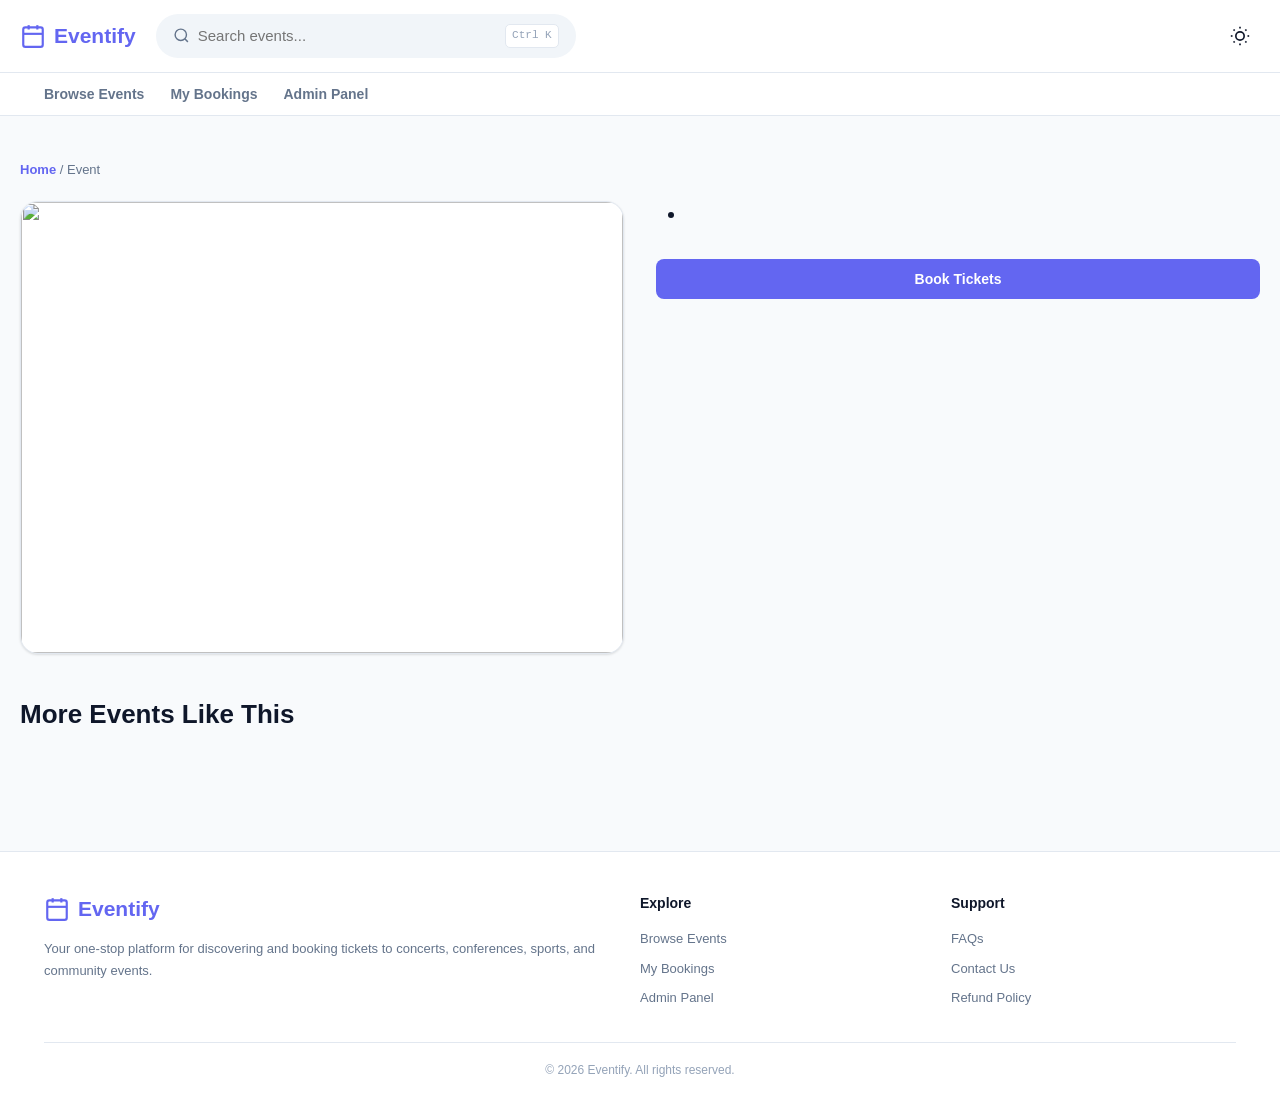
==== event-details.html @ 7175bebd "Create event-details.html" ====
<!DOCTYPE html>
<html lang="en">
<head>
<meta charset="UTF-8">
<meta name="viewport" content="width=device-width, initial-scale=1.0, maximum-scale=1.0, user-scalable=no">
<title>Event Details | Eventify</title>
<link rel="stylesheet" href="css/style.css">
</head>
<body>

<!-- ===== NAVBAR ===== -->
<header class="navbar">
  <div class="container nav-top">
    <a href="index.html" class="logo">
      <svg viewBox="0 0 24 24" fill="none" stroke="currentColor" stroke-width="2"><rect x="3" y="4" width="18" height="18" rx="2"/><line x1="16" y1="2" x2="16" y2="6"/><line x1="8" y1="2" x2="8" y2="6"/><line x1="3" y1="10" x2="21" y2="10"/></svg>
      Eventify
    </a>
    <div class="nav-search">
      <svg viewBox="0 0 24 24" fill="none" stroke="currentColor" stroke-width="2"><circle cx="11" cy="11" r="8"/><line x1="21" y1="21" x2="16.65" y2="16.65"/></svg>
      <input type="text" placeholder="Search events..." disabled>
      <kbd>Ctrl K</kbd>
    </div>
    <div class="nav-icons">
      <button class="theme-toggle" aria-label="Toggle dark mode">
        <svg class="icon-sun" viewBox="0 0 24 24" fill="none" stroke="currentColor" stroke-width="2"><circle cx="12" cy="12" r="5"/><line x1="12" y1="1" x2="12" y2="3"/><line x1="12" y1="21" x2="12" y2="23"/><line x1="4.22" y1="4.22" x2="5.64" y2="5.64"/><line x1="18.36" y1="18.36" x2="19.78" y2="19.78"/><line x1="1" y1="12" x2="3" y2="12"/><line x1="21" y1="12" x2="23" y2="12"/><line x1="4.22" y1="19.78" x2="5.64" y2="18.36"/><line x1="18.36" y1="5.64" x2="19.78" y2="4.22"/></svg>
        <svg class="icon-moon" viewBox="0 0 24 24" fill="none" stroke="currentColor" stroke-width="2"><path d="M21 12.79A9 9 0 1 1 11.21 3 7 7 0 0 0 21 12.79z"/></svg>
      </button>
      <button id="navMenuToggle" class="nav-menu-toggle" aria-label="Menu">
        <svg viewBox="0 0 24 24" fill="none" stroke="currentColor" stroke-width="2"><line x1="3" y1="12" x2="21" y2="12"/><line x1="3" y1="6" x2="21" y2="6"/><line x1="3" y1="18" x2="21" y2="18"/></svg>
      </button>
    </div>
  </div>
  <div class="nav-bottom">
    <div class="container">
      <nav class="nav-links" id="navLinks">
        <a href="index.html">Browse Events</a>
        <a href="my-bookings.html">My Bookings</a>
        <a href="admin/dashboard.html">Admin Panel</a>
      </nav>
    </div>
  </div>
</header>

<main class="section container">
  <div class="breadcrumb"><a href="index.html">Home</a> / <span id="breadcrumbName">Event</span></div>

  <!-- EVENT DETAILS -->
  <div style="display:grid; grid-template-columns:1fr 1fr; gap:32px; margin-bottom:36px;" id="detailsLayout">
    <div class="card" style="overflow:hidden; aspect-ratio:4/3;">
      <img id="eventImage" src="" alt="" onerror="handleImgError(this)" style="width:100%; height:100%; object-fit:cover; display:block;">
    </div>
    <div>
      <span class="badge" id="eventStatusBadge"></span>
      <h1 id="eventName" style="font-size:26px; font-weight:800; margin:12px 0 8px;"></h1>
      <div class="event-meta" id="eventMetaInfo" style="margin-bottom:18px; font-size:14px;"></div>
      <div style="font-size:30px; font-weight:800; margin-bottom:16px;" id="eventPriceDisplay"></div>
      <p id="eventDescription" style="color:var(--text-muted); line-height:1.8; margin-bottom:20px;"></p>
      <div id="eventSeatsInfo" style="font-weight:700; margin-bottom:22px; font-size:14px;"></div>
      <button class="btn btn-primary btn-block" id="bookNowBtn" type="button">Book Tickets</button>
    </div>
  </div>

  <!-- BOOKING SECTION (hidden until "Book Tickets" clicked) -->
  <section id="bookingSection" style="display:none;">
    <div class="countdown-banner" id="countdownBanner">
      <svg viewBox="0 0 24 24" fill="none" stroke="currentColor" stroke-width="2"><circle cx="12" cy="12" r="10"/><polyline points="12 6 12 12 16 14"/></svg>
      Booking expires in: <span class="countdown-time" id="countdownTime">10:00</span>
    </div>

    <div style="display:grid; grid-template-columns:1.3fr 1fr; gap:28px; align-items:start;">
      <div class="panel">
        <div class="panel-header"><h3>Select Your Seats</h3></div>
        <div class="screen-label">Stage / Screen this way</div>
        <div class="screen-bar"></div>
        <div class="seat-map-wrap">
          <div class="seat-map" id="seatMap"></div>
        </div>
        <div class="seat-legend">
          <div><span class="swatch"></span> Available</div>
          <div><span class="swatch selected"></span> Selected</div>
          <div><span class="swatch booked"></span> Booked</div>
        </div>
      </div>

      <div class="panel">
        <div class="panel-header"><h3>Your Details</h3></div>
        <form id="bookingForm" novalidate>
          <div class="form-field" id="fieldName">
            <label for="custName">Full Name</label>
            <input type="text" id="custName">
            <span class="field-error"></span>
          </div>
          <div class="form-field" id="fieldEmail">
            <label for="custEmail">Email Address</label>
            <input type="email" id="custEmail">
            <span class="field-error"></span>
          </div>
          <div class="form-field" id="fieldPhone">
            <label for="custPhone">Phone Number</label>
            <input type="tel" id="custPhone">
            <span class="field-error"></span>
          </div>
          <div class="form-field">
            <label>Number of Tickets</label>
            <input type="text" id="ticketCountDisplay" value="0 seats selected" disabled>
          </div>
          <div class="form-field" id="fieldSeats" style="min-height:0;">
            <span class="field-error"></span>
          </div>

          <div class="booking-summary-row"><span>Subtotal</span><span id="subtotalDisplay">$0.00</span></div>
          <div class="booking-summary-row"><span>Discount</span><span id="discountDisplay">-$0.00</span></div>
          <div class="booking-summary-row"><span>Tax (5%)</span><span id="taxDisplay">$0.00</span></div>
          <div class="booking-summary-row total"><span>Total</span><span id="totalDisplay">$0.00</span></div>

          <button type="submit" class="btn btn-primary btn-block" id="confirmBookingBtn" style="margin-top:16px;" disabled>Confirm Booking</button>
        </form>
      </div>
    </div>
  </section>

  <!-- RELATED EVENTS -->
  <section style="margin-top:40px;" id="relatedSection">
    <div class="section-head">
      <div><h2 class="section-title">More Events Like This</h2></div>
    </div>
    <div class="events-grid" id="relatedEvents"></div>
  </section>
</main>

<!-- ===== FOOTER ===== -->
<footer class="footer">
  <div class="container">
    <div class="footer-grid">
      <div class="footer-about">
        <a href="index.html" class="logo">
          <svg viewBox="0 0 24 24" fill="none" stroke="currentColor" stroke-width="2"><rect x="3" y="4" width="18" height="18" rx="2"/><line x1="16" y1="2" x2="16" y2="6"/><line x1="8" y1="2" x2="8" y2="6"/><line x1="3" y1="10" x2="21" y2="10"/></svg>
          Eventify
        </a>
        <p>Your one-stop platform for discovering and booking tickets to concerts, conferences, sports, and community events.</p>
      </div>
      <div class="footer-col">
        <h4>Explore</h4>
        <a href="index.html">Browse Events</a>
        <a href="my-bookings.html">My Bookings</a>
        <a href="admin/dashboard.html">Admin Panel</a>
      </div>
      <div class="footer-col">
        <h4>Support</h4>
        <a href="#">FAQs</a>
        <a href="#">Contact Us</a>
        <a href="#">Refund Policy</a>
      </div>
    </div>
    <div class="footer-bottom">&copy; 2026 Eventify. All rights reserved.</div>
  </div>
</footer>

<script src="js/data.js"></script>
<script src="js/ui.js"></script>
<script src="js/theme.js"></script>
<script src="js/event-details-page.js"></script>
</body>
</html>
---- css/style.css ----
/* =========================================================
   EVENTIFY - EVENT MANAGEMENT SYSTEM
   MAIN STYLESHEET (Light + Dark Mode)
   HTML5 + CSS3 + Vanilla JavaScript
   ========================================================= */

/* ---------- THEME VARIABLES ---------- */
:root {
  --primary: #6366f1;
  --primary-dark: #4f46e5;
  --primary-light: #eef2ff;

  --success: #16a34a;
  --success-light: #dcfce7;
  --warning: #d97706;
  --warning-light: #fef3c7;
  --danger: #dc2626;
  --danger-light: #fee2e2;
  --info: #0891b2;
  --info-light: #cffafe;

  --bg: #f8fafc;
  --surface: #ffffff;
  --surface-2: #f1f5f9;
  --border: #e2e8f0;
  --text: #0f172a;
  --text-muted: #64748b;
  --text-faint: #94a3b8;

  --radius-sm: 8px;
  --radius: 12px;
  --radius-lg: 18px;

  --shadow-sm: 0 1px 3px rgba(0,0,0,0.07), 0 1px 2px rgba(0,0,0,0.05);
  --shadow-md: 0 6px 18px rgba(0,0,0,0.10);
  --shadow-lg: 0 16px 40px rgba(0,0,0,0.18);

  --transition: all 0.2s ease;
  --sidebar-width: 250px;
  --topbar-height: 68px;
}

[data-theme="dark"] {
  --primary-light: #312e81;
  --success-light: #14532d;
  --warning-light: #78350f;
  --danger-light: #7f1d1d;
  --info-light: #164e63;

  --bg: #0b1220;
  --surface: #151f32;
  --surface-2: #1c283d;
  --border: #2b3752;
  --text: #eef1f8;
  --text-muted: #9aa5bd;
  --text-faint: #6b7690;

  --shadow-sm: 0 1px 3px rgba(0,0,0,0.35);
  --shadow-md: 0 6px 18px rgba(0,0,0,0.4);
  --shadow-lg: 0 16px 40px rgba(0,0,0,0.55);
}

/* ---------- RESET ---------- */
* { margin: 0; padding: 0; box-sizing: border-box; }
html { scroll-behavior: smooth; overflow-x: hidden; max-width: 100%; }

body {
  font-family: 'Segoe UI', -apple-system, BlinkMacSystemFont, Roboto, Arial, sans-serif;
  background: var(--bg);
  color: var(--text);
  font-size: 15px;
  line-height: 1.6;
  overflow-x: hidden;
  transition: background 0.25s ease, color 0.25s ease;
}

a { text-decoration: none; color: inherit; }
ul { list-style: none; }
img { max-width: 100%; display: block; }
button, input, select, textarea { font-family: inherit; font-size: inherit; color: inherit; }
button { cursor: pointer; }

.container { max-width: 1240px; margin: 0 auto; padding: 0 24px; width: 100%; }
.section { padding: 44px 0; }

.section-title { font-size: 26px; font-weight: 800; margin-bottom: 6px; }
.section-subtitle { color: var(--text-muted); font-size: 14px; margin-bottom: 26px; }
.section-head {
  display: flex; align-items: flex-end; justify-content: space-between;
  flex-wrap: wrap; gap: 10px; margin-bottom: 22px;
}
.section-head .section-title, .section-head .section-subtitle { margin-bottom: 0; }

/* ---------- BUTTONS ---------- */
.btn {
  display: inline-flex; align-items: center; justify-content: center; gap: 8px;
  padding: 12px 22px; border-radius: var(--radius-sm);
  font-weight: 700; font-size: 14px; border: none; cursor: pointer;
  transition: var(--transition); white-space: nowrap;
}
.btn svg { width: 17px; height: 17px; }
.btn-primary { background: var(--primary); color: #fff; }
.btn-primary:hover { background: var(--primary-dark); box-shadow: var(--shadow-md); }
.btn-outline { background: transparent; color: var(--text); border: 1.5px solid var(--border); }
.btn-outline:hover { border-color: var(--primary); color: var(--primary); }
.btn-danger { background: var(--danger-light); color: var(--danger); }
.btn-danger:hover { background: var(--danger); color: #fff; }
.btn-success { background: var(--success); color: #fff; }
.btn-success:hover { opacity: 0.9; }
.btn-block { width: 100%; }
.btn-sm { padding: 8px 14px; font-size: 13px; }
.btn-icon { width: 36px; height: 36px; padding: 0; border-radius: var(--radius-sm); }
.btn:disabled { opacity: 0.5; cursor: not-allowed; }

/* ---------- NAVBAR ---------- */
.navbar {
  background: var(--surface); border-bottom: 1px solid var(--border);
  position: sticky; top: 0; z-index: 100;
}
.nav-top { display: flex; align-items: center; gap: 20px; padding: 14px 0; }
.logo { display: flex; align-items: center; gap: 8px; font-size: 21px; font-weight: 800; color: var(--primary); flex-shrink: 0; }
.logo svg { width: 26px; height: 26px; }

.nav-search {
  flex: 1; max-width: 420px; display: flex; align-items: center; gap: 8px;
  background: var(--surface-2); border-radius: 30px; padding: 9px 16px; border: 1px solid transparent;
}
.nav-search input { border: none; background: transparent; outline: none; width: 100%; color: var(--text); }
.nav-search svg { width: 17px; height: 17px; color: var(--text-muted); flex-shrink: 0; }
.nav-search kbd {
  font-size: 11px; background: var(--surface); border: 1px solid var(--border);
  border-radius: 5px; padding: 2px 6px; color: var(--text-faint); flex-shrink: 0;
}

.nav-icons { display: flex; align-items: center; gap: 6px; margin-left: auto; }
.icon-btn {
  width: 40px; height: 40px; display: flex; align-items: center; justify-content: center;
  border-radius: 50%; background: transparent; border: none; transition: var(--transition);
}
.icon-btn:hover { background: var(--surface-2); }
.icon-btn svg { width: 20px; height: 20px; color: var(--text); }

.nav-menu-toggle { display: none; width: 40px; height: 40px; align-items: center; justify-content: center; background: none; border: none; }
.nav-menu-toggle svg { width: 24px; height: 24px; color: var(--text); }

.nav-bottom { border-top: 1px solid var(--border); }
.nav-links { display: flex; gap: 26px; padding: 10px 0; }
.nav-links a { font-size: 14px; font-weight: 600; color: var(--text-muted); transition: var(--transition); }
.nav-links a:hover, .nav-links a.active { color: var(--primary); }

/* ---------- PAGE HEADER BANNER ---------- */
.page-banner {
  background: linear-gradient(120deg, var(--primary) 0%, #4338ca 100%);
  color: #fff; padding: 44px 0;
}
.page-banner h1 { font-size: 30px; font-weight: 800; margin-bottom: 8px; }
.page-banner p { opacity: 0.9; font-size: 14px; max-width: 520px; }

/* ---------- FILTERS BAR ---------- */
.filters-bar {
  background: var(--surface); border: 1px solid var(--border); border-radius: var(--radius);
  padding: 16px 18px; display: flex; align-items: center; gap: 12px; flex-wrap: wrap; margin-bottom: 22px;
}
.filters-bar select, .filters-bar input[type="date"] {
  padding: 10px 12px; border-radius: var(--radius-sm); border: 1px solid var(--border);
  background: var(--surface); color: var(--text);
}
.filters-bar .nav-search { max-width: 240px; background: var(--surface-2); flex: 1; min-width: 180px; }
.filters-count { margin-left: auto; font-size: 13px; color: var(--text-muted); font-weight: 600; }
.price-range-wrap { display: flex; align-items: center; gap: 8px; font-size: 13px; color: var(--text-muted); }
.price-range-wrap input[type="range"] { accent-color: var(--primary); width: 110px; }

/* ---------- EVENT GRID / CARD ---------- */
.events-grid { display: grid; grid-template-columns: repeat(3, 1fr); gap: 22px; }

.event-card {
  background: var(--surface); border: 1px solid var(--border); border-radius: var(--radius-lg);
  overflow: hidden; transition: var(--transition); display: flex; flex-direction: column; position: relative;
}
.event-card:hover { box-shadow: var(--shadow-md); transform: translateY(-3px); }

.event-thumb { position: relative; aspect-ratio: 16/10; background: var(--surface-2); overflow: hidden; }
.event-thumb img { width: 100%; height: 100%; object-fit: cover; }

.event-status {
  position: absolute; top: 12px; left: 12px; font-size: 11px; font-weight: 800;
  padding: 5px 11px; border-radius: 20px; text-transform: uppercase; letter-spacing: 0.03em;
}
.event-status.upcoming { background: var(--info-light); color: var(--info); }
.event-status.ongoing { background: var(--success-light); color: var(--success); }
.event-status.completed { background: var(--surface-2); color: var(--text-muted); }
.event-status.cancelled { background: var(--danger-light); color: var(--danger); }

.event-category {
  position: absolute; top: 12px; right: 12px; background: rgba(15,23,42,0.65); color: #fff;
  font-size: 11px; font-weight: 700; padding: 5px 11px; border-radius: 20px;
}

.event-body { padding: 18px; display: flex; flex-direction: column; gap: 8px; flex: 1; }
.event-name { font-size: 17px; font-weight: 800; }
.event-meta { display: flex; flex-direction: column; gap: 5px; font-size: 13px; color: var(--text-muted); }
.event-meta div { display: flex; align-items: center; gap: 7px; }
.event-meta svg { width: 15px; height: 15px; flex-shrink: 0; color: var(--primary); }

.event-footer { display: flex; align-items: center; justify-content: space-between; padding: 0 18px 18px; margin-top: auto; }
.event-price { font-size: 18px; font-weight: 800; color: var(--text); }
.event-seats { font-size: 12px; color: var(--text-muted); }
.event-seats.low { color: var(--warning); font-weight: 700; }
.event-seats.none { color: var(--danger); font-weight: 700; }

.empty-state { text-align: center; padding: 60px 20px; color: var(--text-muted); }
.empty-state svg { width: 60px; height: 60px; color: var(--text-faint); margin-bottom: 16px; }
.empty-state h3 { color: var(--text); margin-bottom: 6px; }

/* ---------- PAGINATION ---------- */
.pagination { display: flex; align-items: center; justify-content: center; gap: 6px; margin-top: 30px; flex-wrap: wrap; }
.page-btn {
  min-width: 38px; height: 38px; padding: 0 10px; display: flex; align-items: center; justify-content: center;
  border-radius: var(--radius-sm); border: 1px solid var(--border); background: var(--surface); color: var(--text);
  font-size: 13px; font-weight: 700; transition: var(--transition);
}
.page-btn:hover:not(:disabled) { border-color: var(--primary); color: var(--primary); }
.page-btn.active { background: var(--primary); border-color: var(--primary); color: #fff; }
.page-btn:disabled { opacity: 0.4; cursor: not-allowed; }

/* ---------- BADGES ---------- */
.badge { display: inline-flex; align-items: center; gap: 6px; padding: 5px 12px; border-radius: 20px; font-size: 12px; font-weight: 700; }
.badge::before { content: ''; width: 6px; height: 6px; border-radius: 50%; background: currentColor; }
.badge-success { background: var(--success-light); color: var(--success); }
.badge-warning { background: var(--warning-light); color: var(--warning); }
.badge-danger { background: var(--danger-light); color: var(--danger); }
.badge-info { background: var(--info-light); color: var(--info); }
.badge-gray { background: var(--surface-2); color: var(--text-muted); }

/* ---------- FORMS ---------- */
.form-grid { display: grid; grid-template-columns: 1fr 1fr; gap: 16px; }
.form-field { display: flex; flex-direction: column; gap: 6px; margin-bottom: 16px; }
.form-field.full { grid-column: 1 / -1; }
.form-field label { font-size: 13px; font-weight: 700; color: var(--text); }
.form-field input, .form-field select, .form-field textarea {
  padding: 11px 14px; border-radius: var(--radius-sm); border: 1.5px solid var(--border);
  background: var(--surface); color: var(--text); outline: none; transition: var(--transition);
}
.form-field input:focus, .form-field select:focus, .form-field textarea:focus {
  border-color: var(--primary); box-shadow: 0 0 0 3px var(--primary-light);
}
.form-field.error input, .form-field.error select, .form-field.error textarea { border-color: var(--danger); }
.field-error { font-size: 12px; color: var(--danger); min-height: 14px; }
.form-field textarea { resize: vertical; min-height: 90px; }

/* ---------- CARD / PANEL ---------- */
.card, .panel {
  background: var(--surface); border: 1px solid var(--border); border-radius: var(--radius-lg);
  box-shadow: var(--shadow-sm);
}
.panel { padding: 22px; }
.panel-header { display: flex; align-items: center; justify-content: space-between; margin-bottom: 18px; flex-wrap: wrap; gap: 10px; }
.panel-header h3 { font-size: 16px; font-weight: 800; }

/* ---------- TABLES ---------- */
.table-wrap { overflow-x: auto; }
table { width: 100%; border-collapse: collapse; min-width: 640px; }
thead th {
  text-align: left; font-size: 12px; text-transform: uppercase; letter-spacing: 0.03em;
  color: var(--text-muted); padding: 12px 14px; border-bottom: 1px solid var(--border); font-weight: 700; white-space: nowrap; cursor: pointer;
  user-select: none;
}
thead th .sort-arrow { font-size: 10px; margin-left: 4px; opacity: 0.5; }
thead th.sorted .sort-arrow { opacity: 1; color: var(--primary); }
tbody td { padding: 13px 14px; border-bottom: 1px solid var(--border); font-size: 14px; vertical-align: middle; }
tbody tr:hover { background: var(--surface-2); }
tbody tr:last-child td { border-bottom: none; }
.table-actions { display: flex; gap: 6px; }

/* ---------- SEAT MAP ---------- */
.seat-map-wrap { overflow-x: auto; padding: 6px; }
.screen-label {
  text-align: center; color: var(--text-muted); font-size: 12px; font-weight: 700;
  text-transform: uppercase; letter-spacing: 0.1em; margin-bottom: 18px;
}
.screen-bar {
  height: 6px; background: linear-gradient(90deg, transparent, var(--primary), transparent);
  border-radius: 50%; margin: 0 auto 6px; max-width: 70%; opacity: 0.6;
}
.seat-map { display: flex; flex-direction: column; gap: 8px; align-items: center; min-width: 420px; }
.seat-row { display: flex; align-items: center; gap: 8px; }
.seat-row-label { width: 20px; font-size: 12px; font-weight: 700; color: var(--text-muted); text-align: center; }
.seat {
  width: 30px; height: 30px; border-radius: 8px 8px 4px 4px; border: 1.5px solid var(--border);
  background: var(--surface-2); display: flex; align-items: center; justify-content: center;
  font-size: 10px; font-weight: 700; color: var(--text-muted); cursor: pointer; transition: var(--transition);
}
.seat:hover:not(.booked):not(.selected) { border-color: var(--primary); color: var(--primary); }
.seat.selected { background: var(--primary); border-color: var(--primary); color: #fff; }
.seat.booked { background: var(--danger-light); border-color: var(--danger-light); color: var(--danger); cursor: not-allowed; opacity: 0.7; }

.seat-legend { display: flex; gap: 20px; justify-content: center; flex-wrap: wrap; margin-top: 18px; font-size: 12px; color: var(--text-muted); }
.seat-legend div { display: flex; align-items: center; gap: 7px; }
.seat-legend .swatch { width: 18px; height: 18px; border-radius: 5px; border: 1.5px solid var(--border); }
.seat-legend .swatch.selected { background: var(--primary); border-color: var(--primary); }
.seat-legend .swatch.booked { background: var(--danger-light); border-color: var(--danger-light); }

/* ---------- COUNTDOWN ---------- */
.countdown-banner {
  display: flex; align-items: center; justify-content: center; gap: 10px;
  background: var(--warning-light); color: var(--warning); border-radius: var(--radius);
  padding: 12px 20px; font-weight: 700; margin-bottom: 20px; font-size: 14px;
}
.countdown-banner.danger { background: var(--danger-light); color: var(--danger); }
.countdown-banner svg { width: 18px; height: 18px; }
.countdown-time { font-variant-numeric: tabular-nums; font-size: 16px; }

/* ---------- BOOKING SUMMARY ---------- */
.booking-summary-row { display: flex; justify-content: space-between; font-size: 14px; color: var(--text-muted); margin-bottom: 10px; }
.booking-summary-row.total { font-size: 18px; font-weight: 800; color: var(--text); border-top: 1px solid var(--border); padding-top: 12px; margin-top: 4px; }

/* ---------- MODAL / DIALOG (custom, no browser alert) ---------- */
.modal-overlay {
  position: fixed; inset: 0; background: rgba(15,23,42,0.55); z-index: 1000;
  display: none; align-items: center; justify-content: center; padding: 20px;
}
.modal-overlay.open { display: flex; }
.modal-box {
  background: var(--surface); border-radius: var(--radius-lg); box-shadow: var(--shadow-lg);
  max-width: 480px; width: 100%; max-height: 90vh; overflow-y: auto; padding: 26px;
  animation: modalPop 0.2s ease;
}
@keyframes modalPop { from { opacity: 0; transform: scale(0.96); } to { opacity: 1; transform: scale(1); } }
.modal-header { display: flex; align-items: center; justify-content: space-between; margin-bottom: 18px; }
.modal-header h3 { font-size: 18px; font-weight: 800; }
.modal-close { width: 32px; height: 32px; border-radius: 50%; border: none; background: var(--surface-2); display: flex; align-items: center; justify-content: center; }
.modal-close svg { width: 16px; height: 16px; color: var(--text-muted); }
.modal-footer { display: flex; justify-content: flex-end; gap: 10px; margin-top: 20px; }

.confirm-icon { width: 56px; height: 56px; border-radius: 50%; display: flex; align-items: center; justify-content: center; margin: 0 auto 16px; }
.confirm-icon.danger { background: var(--danger-light); color: var(--danger); }
.confirm-icon.success { background: var(--success-light); color: var(--success); }
.confirm-icon svg { width: 28px; height: 28px; }
.confirm-text { text-align: center; color: var(--text-muted); font-size: 14px; margin-bottom: 4px; }
.confirm-title { text-align: center; font-size: 17px; font-weight: 800; margin-bottom: 8px; }

/* ---------- TOAST ---------- */
#toastContainer {
  position: fixed; bottom: 22px; left: 50%; transform: translateX(-50%);
  z-index: 2000; display: flex; flex-direction: column; gap: 8px; align-items: center;
}
.toast {
  display: flex; align-items: center; gap: 8px; background: var(--surface); color: var(--text);
  border: 1px solid var(--border); padding: 12px 18px; border-radius: 30px; font-size: 13px; font-weight: 600;
  box-shadow: var(--shadow-lg); opacity: 0; transform: translateY(10px); transition: opacity 0.25s, transform 0.25s;
  max-width: 90vw;
}
.toast.show { opacity: 1; transform: translateY(0); }
.toast svg { width: 16px; height: 16px; flex-shrink: 0; }
.toast.success svg { color: var(--success); }
.toast.error svg { color: var(--danger); }
.toast.info svg { color: var(--info); }

/* ---------- LOADING INDICATOR ---------- */
.loading-overlay {
  position: fixed; inset: 0; background: rgba(15,23,42,0.35); z-index: 1500;
  display: none; align-items: center; justify-content: center;
}
.loading-overlay.open { display: flex; }
.spinner {
  width: 42px; height: 42px; border: 4px solid rgba(255,255,255,0.3); border-top-color: #fff;
  border-radius: 50%; animation: spin 0.7s linear infinite;
}
@keyframes spin { to { transform: rotate(360deg); } }

/* ---------- THEME TOGGLE SWITCH ---------- */
.theme-toggle {
  width: 40px; height: 40px; border-radius: 50%; border: none; background: transparent;
  display: flex; align-items: center; justify-content: center; transition: var(--transition);
}
.theme-toggle:hover { background: var(--surface-2); }
.theme-toggle svg { width: 20px; height: 20px; color: var(--text); }
.theme-toggle .icon-moon { display: none; }
[data-theme="dark"] .theme-toggle .icon-sun { display: none; }
[data-theme="dark"] .theme-toggle .icon-moon { display: block; }

/* ---------- FOOTER ---------- */
.footer { background: var(--surface); border-top: 1px solid var(--border); padding: 40px 0 20px; margin-top: 50px; }
.footer-grid { display: grid; grid-template-columns: 2fr 1fr 1fr; gap: 26px; padding-bottom: 24px; border-bottom: 1px solid var(--border); }
.footer .logo { margin-bottom: 12px; }
.footer-about p { font-size: 13px; color: var(--text-muted); line-height: 1.7; }
.footer-col h4 { font-size: 14px; margin-bottom: 14px; }
.footer-col a { display: block; font-size: 13px; color: var(--text-muted); margin-bottom: 9px; transition: var(--transition); }
.footer-col a:hover { color: var(--primary); }
.footer-bottom { padding-top: 18px; text-align: center; font-size: 12px; color: var(--text-faint); }

/* ---------- BREADCRUMB ---------- */
.breadcrumb { font-size: 13px; color: var(--text-muted); margin-bottom: 20px; }
.breadcrumb a { color: var(--primary); font-weight: 600; }

/* ---------- RESPONSIVE ---------- */
@media (max-width: 1100px) {
  .events-grid { grid-template-columns: repeat(2, 1fr); }
  .footer-grid { grid-template-columns: 1fr 1fr; }
}

@media (max-width: 900px) {
  .nav-search { display: none; }
  .nav-menu-toggle { display: flex; }
  .nav-links { display: none; flex-direction: column; gap: 0; padding: 0; }
  .nav-links.open { display: flex; padding: 8px 0; }
  .nav-links a { padding: 12px 4px; border-bottom: 1px solid var(--border); width: 100%; }
  .form-grid { grid-template-columns: 1fr; }
}

@media (max-width: 640px) {
  .section { padding: 30px 0; }
  .container { padding: 0 16px; }
  .events-grid { grid-template-columns: 1fr 1fr; gap: 12px; }
  .event-name { font-size: 14px; }
  .event-price { font-size: 15px; }
  .footer-grid { grid-template-columns: 1fr; }
  .page-banner { padding: 30px 0; }
  .page-banner h1 { font-size: 22px; }
  .filters-bar { flex-direction: column; align-items: stretch; }
  .filters-count { margin-left: 0; }
  .seat { width: 26px; height: 26px; font-size: 9px; }
}

@media (max-width: 480px) {
  .events-grid { grid-template-columns: 1fr; }
  .modal-box { padding: 20px; }
}
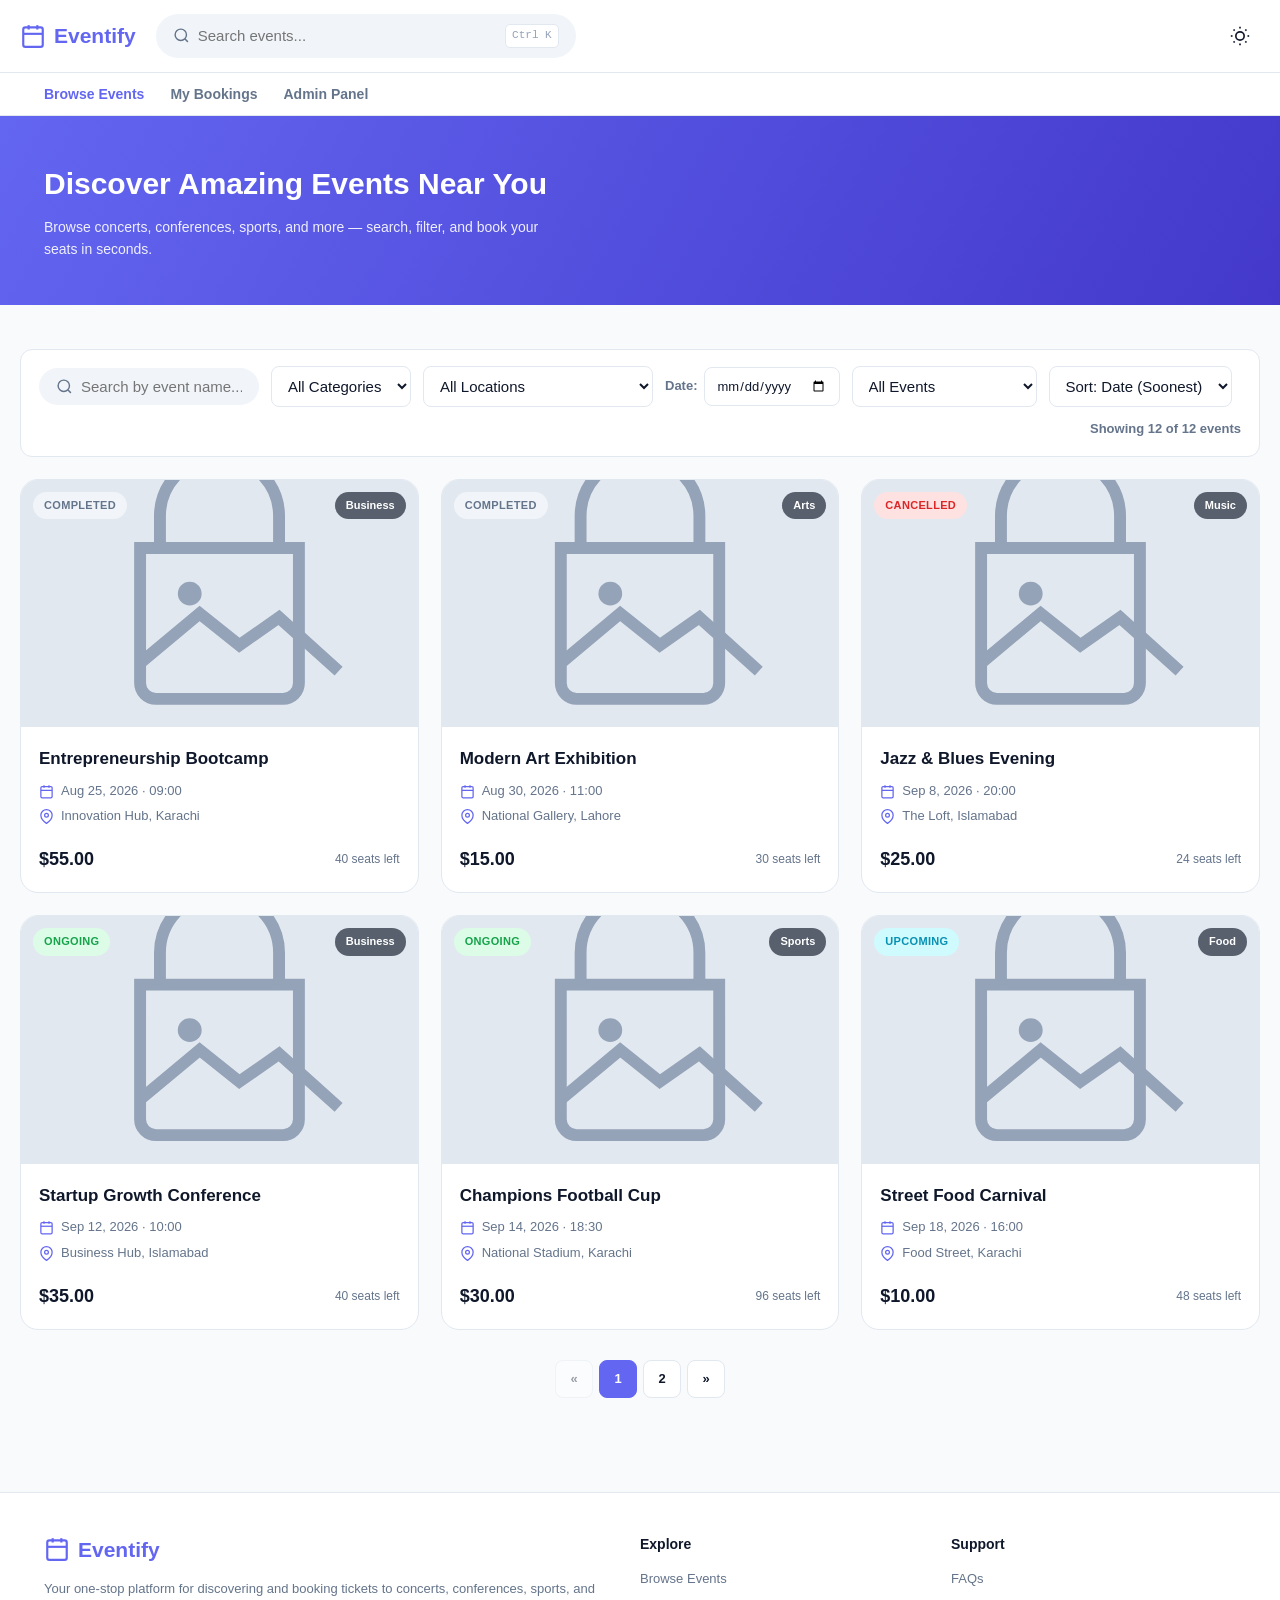
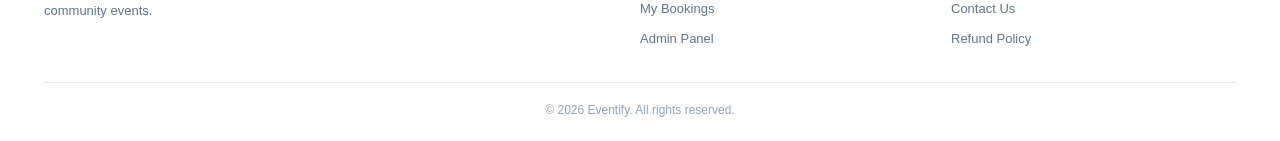
==== commit 75b8e4b6: "Update event-details.html" ====
--- a/event-details.html
+++ b/event-details.html
@@ -45,7 +45,7 @@
   <div class="breadcrumb"><a href="index.html">Home</a> / <span id="breadcrumbName">Event</span></div>
 
   <!-- EVENT DETAILS -->
-  <div style="display:grid; grid-template-columns:1fr 1fr; gap:32px; margin-bottom:36px;" id="detailsLayout">
+  <div class="details-grid" style="display:grid; grid-template-columns:1fr 1fr; gap:32px; margin-bottom:36px;" id="detailsLayout">
     <div class="card" style="overflow:hidden; aspect-ratio:4/3;">
       <img id="eventImage" src="" alt="" onerror="handleImgError(this)" style="width:100%; height:100%; object-fit:cover; display:block;">
     </div>
@@ -67,7 +67,7 @@
       Booking expires in: <span class="countdown-time" id="countdownTime">10:00</span>
     </div>
 
-    <div style="display:grid; grid-template-columns:1.3fr 1fr; gap:28px; align-items:start;">
+    <div class="booking-grid" style="display:grid; grid-template-columns:1.3fr 1fr; gap:28px; align-items:start;">
       <div class="panel">
         <div class="panel-header"><h3>Select Your Seats</h3></div>
         <div class="screen-label">Stage / Screen this way</div>
--- a/css/style.css
+++ b/css/style.css
@@ -397,6 +397,8 @@
 @media (max-width: 1100px) {
   .events-grid { grid-template-columns: repeat(2, 1fr); }
   .footer-grid { grid-template-columns: 1fr 1fr; }
+   .details-grid { grid-template-columns: 1fr !important; }
+  .booking-grid { grid-template-columns: 1fr !important; }
 }
 
 @media (max-width: 900px) {
